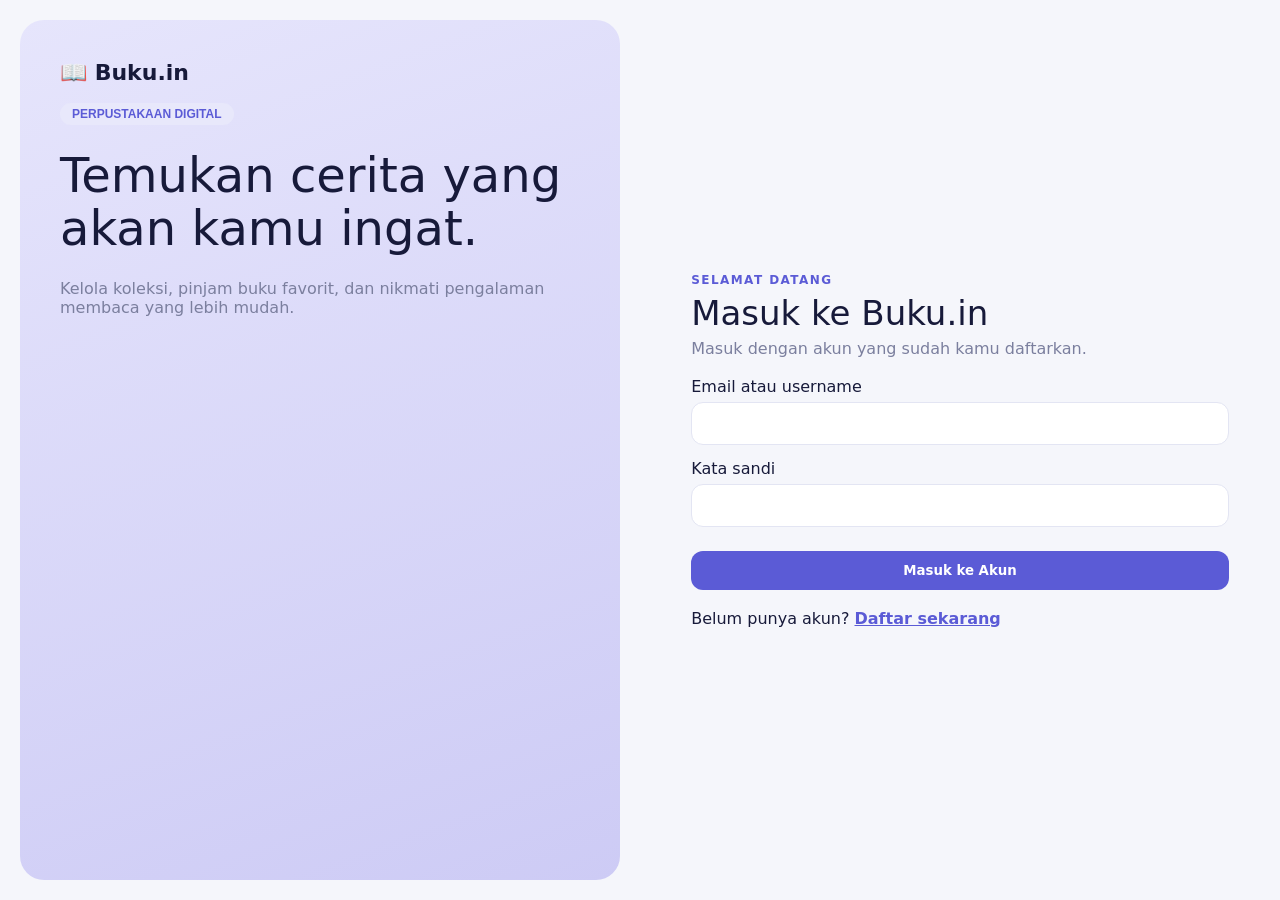
==== index.html @ d2efcfe5 "Front end pertama Bukuin" ====
<!DOCTYPE html>
<html lang=id>
    <head>
        <meta charset=utf-8>
        <meta name=viewport content='width=device-width,initial-scale=1'>
        <title>Buku.in</title>
        <link rel=stylesheet href=style.css>
    </head>
    <body data-p=index data-r=auth>
        <div id=app></div>
        <script src=app.js></script>
    </body>
</html>
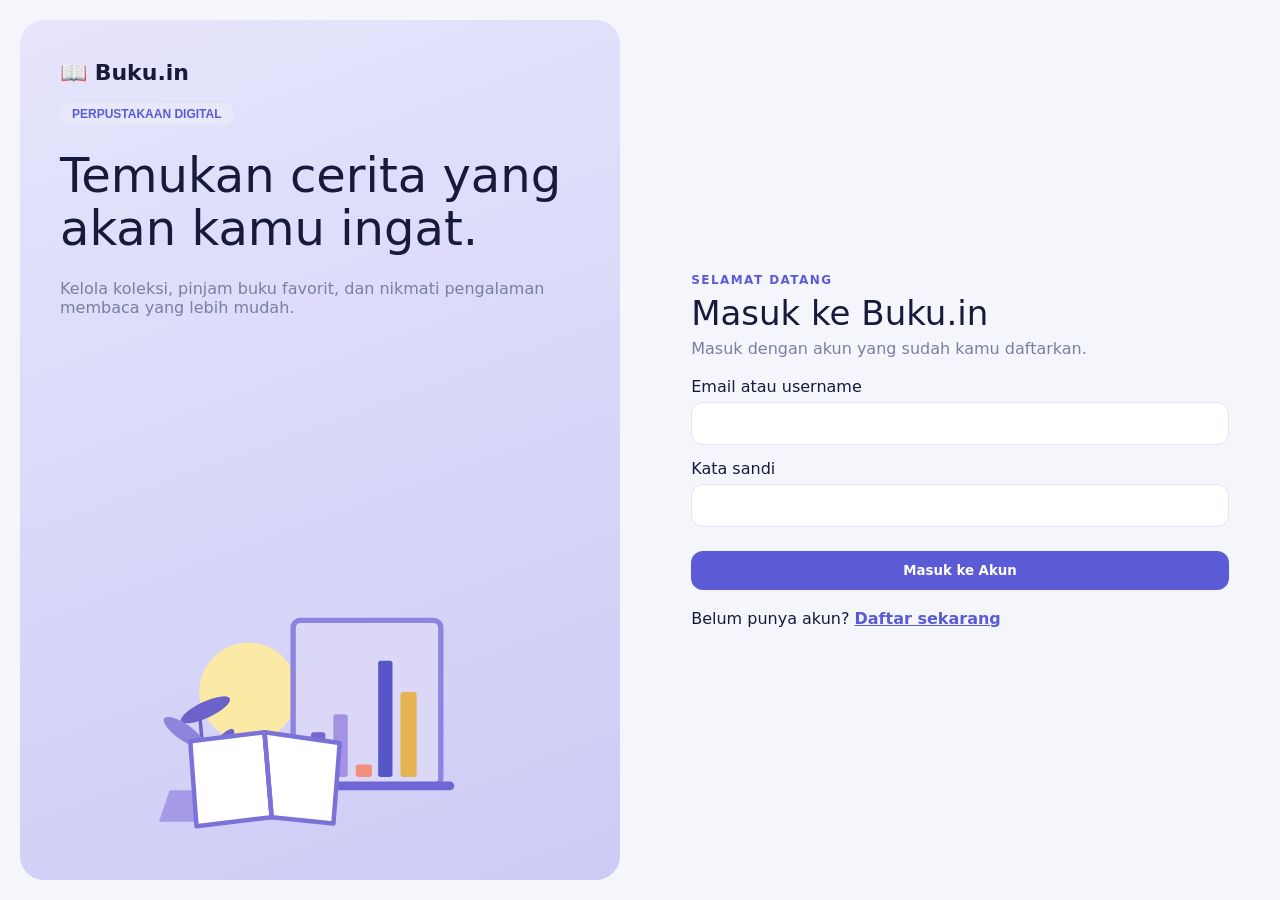
==== commit e3ed3465: "update file project" ====
--- a/index.html
+++ b/index.html
@@ -9,5 +9,55 @@
     <body data-p=index data-r=auth>
         <div id=app></div>
         <script src=app.js></script>
+                <script>
+document.addEventListener("DOMContentLoaded", function () {
+  // 1. Cari panel kiri. Ganti ".panel-kiri" dengan class panelmu kalau beda.
+  var panel = document.querySelector(".panel-kiri");
+
+  // Cadangan: cari lewat judul "Temukan cerita..."
+  if (!panel) {
+    var judul = Array.from(document.querySelectorAll("h1, h2"))
+      .find(function (el) { return el.textContent.includes("Temukan cerita"); });
+    if (judul) panel = judul.parentElement;
+  }
+  if (!panel) { console.warn("Panel kiri tidak ditemukan"); return; }
+
+  // 2. Susun panel supaya isi bisa didorong ke bawah
+  panel.style.display = "flex";
+  panel.style.flexDirection = "column";
+
+  // 3. Buat wadah gambar
+  var wrap = document.createElement("div");
+  wrap.style.marginTop = "auto";
+  wrap.style.alignSelf = "center";
+  wrap.style.width = "100%";
+  wrap.style.maxWidth = "340px";
+
+  wrap.innerHTML = `
+    <svg xmlns="http://www.w3.org/2000/svg" viewBox="0 0 380 270" style="width:100%;display:block" role="img" aria-label="Ilustrasi Buku.in">
+      <circle cx="110" cy="105" r="55" fill="#FBE9A6"/>
+      <rect x="160" y="25" width="165" height="185" rx="8" fill="#DAD7F7" stroke="#8C84DE" stroke-width="6"/>
+      <rect x="180" y="150" width="16" height="50" rx="3" fill="#7A64CF"/>
+      <rect x="205" y="130" width="16" height="70" rx="3" fill="#A592E6"/>
+      <rect x="230" y="186" width="18" height="14" rx="3" fill="#F2907F"/>
+      <rect x="255" y="70" width="16" height="130" rx="3" fill="#5656C8"/>
+      <rect x="280" y="105" width="18" height="95" rx="3" fill="#E5B450"/>
+      <rect x="150" y="205" width="190" height="10" rx="5" fill="#6F66D6"/>
+      <path d="M62 205 C60 180 58 160 56 135" stroke="#6B63C9" stroke-width="4" fill="none" stroke-linecap="round"/>
+      <ellipse cx="62" cy="125" rx="30" ry="9" transform="rotate(-25 62 125)" fill="#6B63C9"/>
+      <ellipse cx="38" cy="150" rx="27" ry="9" transform="rotate(35 38 150)" fill="#8E86DD"/>
+      <ellipse cx="78" cy="168" rx="26" ry="8" transform="rotate(-55 78 168)" fill="#6B63C9"/>
+      <polygon points="10,250 80,250 70,215 22,215" fill="#A59BE6"/>
+      <g stroke="#7B72D8" stroke-width="5" stroke-linejoin="round" fill="#FFFFFF">
+        <path d="M45 160 L128 150 L136 245 L52 255 Z"/>
+        <path d="M136 245 L128 150 L212 162 L205 252 Z"/>
+      </g>
+      <path d="M128 150 L136 245" stroke="#7B72D8" stroke-width="5" stroke-linecap="round"/>
+    </svg>`;
+
+  // 4. Tempel di akhir panel
+  panel.appendChild(wrap);
+});
+</script>
     </body>
-</html>
+</html>
